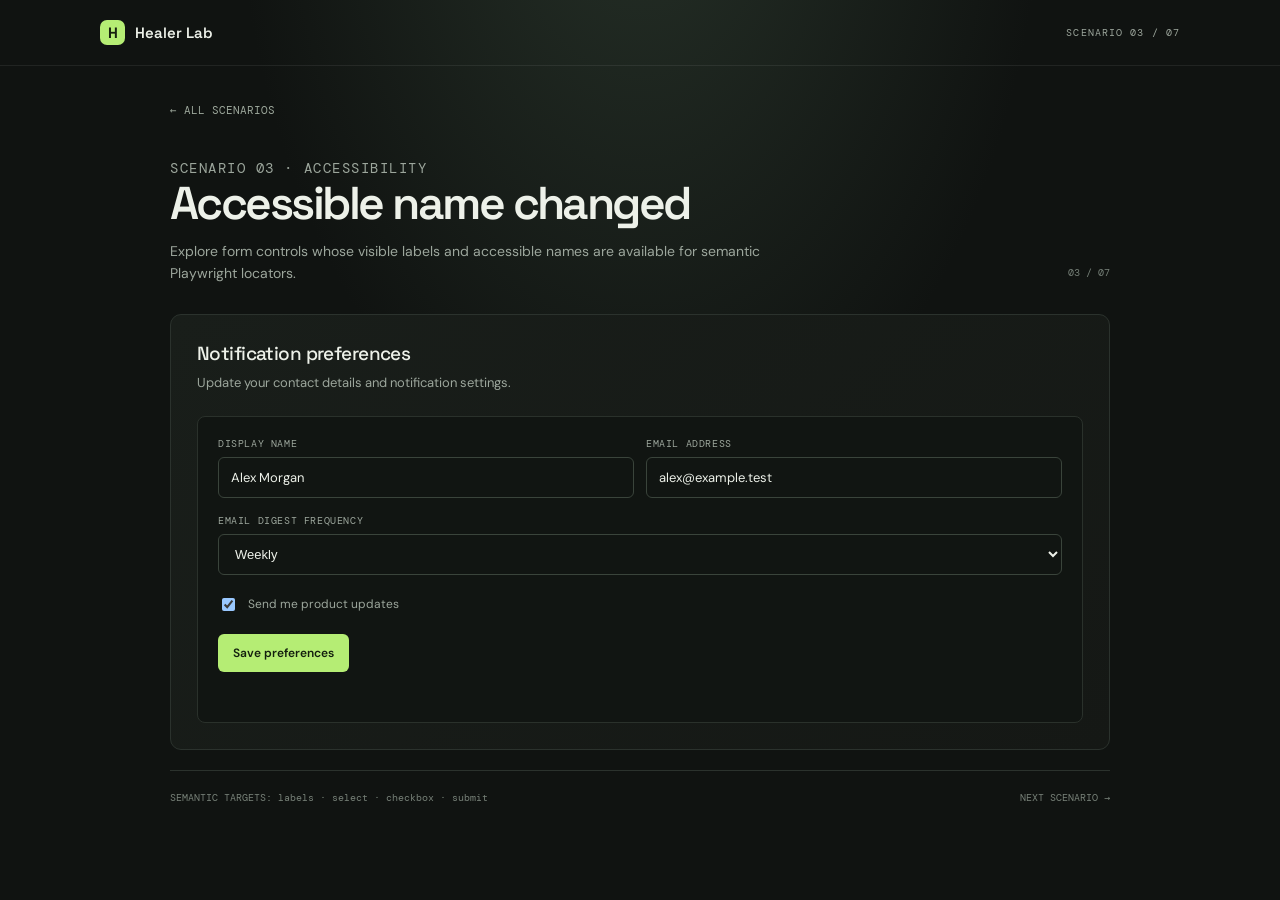
==== scenarios/accessible-name.html @ 430ffc81 "changes" ====
<!doctype html><html lang="en"><head><meta charset="utf-8"><meta name="viewport" content="width=device-width, initial-scale=1"><title>Accessible name changed — Healer Lab</title><link rel="stylesheet" href="../assets/styles.css"></head><body><header class="topbar"><a class="brand" href="../index.html"><span class="brand-mark">H</span> Healer Lab</a><span class="topbar-note">SCENARIO 03 / 07</span></header><main class="page-shell"><a class="back-link" href="../index.html">← ALL SCENARIOS</a><header class="page-header"><div><p class="scenario-kicker">SCENARIO 03 · ACCESSIBILITY</p><h1>Accessible name changed</h1><p>Explore form controls whose visible labels and accessible names are available for semantic Playwright locators.</p></div><span class="scenario-index">03 / 07</span></header><section class="demo-panel"><h2>Notification preferences</h2><p>Update your contact details and notification settings.</p><form class="demo-card" id="preferences-form"><div class="form-grid"><div class="field"><label class="field-label" for="display-name">DISPLAY NAME</label><input class="input" id="display-name" name="displayName" autocomplete="name" value="Alex Morgan"></div><div class="field"><label class="field-label" for="email-address">EMAIL ADDRESS</label><input class="input" id="email-address" name="email" type="email" autocomplete="email" value="alex@example.test"></div></div><div class="field"><label class="field-label" for="digest-frequency">EMAIL DIGEST FREQUENCY</label><select class="input" id="digest-frequency" name="digest"><option>Daily</option><option selected>Weekly</option><option>Never</option></select></div><label class="action-row" for="product-updates"><input id="product-updates" name="productUpdates" type="checkbox" checked><span class="muted">Send me product updates</span></label><div class="action-row"><button class="button" type="submit">Save preferences</button></div><div id="preferences-status" class="result-line" role="status" aria-live="polite"></div></form></section><footer class="scenario-footer"><span>SEMANTIC TARGETS: labels · select · checkbox · submit</span><a href="element-state.html">NEXT SCENARIO →</a></footer></main><script src="../assets/app.js"></script><script>document.getElementById('preferences-form').addEventListener('submit',event=>{event.preventDefault();document.getElementById('preferences-status').textContent='Preferences saved successfully.'});</script></body></html>
---- assets/styles.css ----
@import url('https://fonts.googleapis.com/css2?family=DM+Mono:wght@400;500&family=DM+Sans:wght@400;500;600;700&family=Space+Grotesk:wght@400;500;600;700&display=swap');
:root{color-scheme:dark;--bg:#101311;--panel:#171b18;--panel2:#1c211d;--line:#2b322d;--text:#edf1e9;--muted:#9ca69c;--green:#b5ed74;--green-dark:#20311b;--mono:'DM Mono',monospace;--sans:'DM Sans',sans-serif;--display:'Space Grotesk',sans-serif}
*{box-sizing:border-box}html{scroll-behavior:smooth}body{margin:0;background:var(--bg);color:var(--text);font-family:var(--sans);min-height:100vh;background-image:radial-gradient(ellipse at 50% -20%,#263128 0,transparent 45%)}a{color:inherit;text-decoration:none}button,input{font:inherit}.topbar{height:66px;padding:0 max(28px,calc((100vw - 1080px)/2));border-bottom:1px solid #ffffff12;display:flex;align-items:center;justify-content:space-between}.brand{font:600 15px var(--display);display:flex;gap:10px;align-items:center}.brand-mark{width:25px;height:25px;background:var(--green);color:#17200f;border-radius:7px;display:grid;place-items:center;font-weight:700}.topbar-note,.eyebrow,.section-count,.card-tags,.hero-meta,.index-foot,.scenario-kicker,.field-label,.step-label{font:10px var(--mono);letter-spacing:.11em;color:var(--muted)}.shell{max-width:1080px;margin:auto;padding:72px 24px 40px}.hero{max-width:660px;margin-bottom:64px}.eyebrow{color:var(--green);margin:0 0 18px}.hero h1{font:600 clamp(46px,7vw,74px)/.99 var(--display);letter-spacing:-.065em;margin:0}.hero h1 span{color:var(--green)}.hero-copy{max-width:530px;color:#aeb7ad;line-height:1.7;font-size:15px;margin:22px 0}.hero-meta{display:flex;gap:24px;letter-spacing:.02em;font-size:11px}.status-dot{display:inline-block;width:7px;height:7px;border-radius:50%;background:var(--green);margin-right:7px;box-shadow:0 0 10px #b5ed7480}.section-heading{display:flex;justify-content:space-between;align-items:end;border-bottom:1px solid var(--line);padding-bottom:16px;margin-bottom:14px}.section-heading .eyebrow{margin:0 0 8px}.section-heading h2{font:500 23px var(--display);margin:0;letter-spacing:-.03em}.section-count{font-size:10px}.scenario-grid{display:grid;grid-template-columns:1fr 1fr;gap:9px}.scenario-card{position:relative;min-height:139px;padding:18px 40px 16px 16px;display:grid;grid-template-columns:28px 36px 1fr;gap:10px;background:linear-gradient(135deg,#1a1f1b,#151916);border:1px solid var(--line);border-radius:9px;transition:border-color .2s,transform .2s,background .2s}.scenario-card:hover{border-color:#6c8f50;transform:translateY(-2px);background:#1d241f}.card-number{font:10px var(--mono);color:#758078;padding-top:5px}.card-icon{width:34px;height:34px;display:grid;place-items:center;border:1px solid #42503d;background:#20291e;color:var(--green);border-radius:8px;font-size:17px}.card-content{display:flex;flex-direction:column;align-items:flex-start;gap:7px}.card-content strong{font:600 14px var(--display);letter-spacing:-.02em}.card-content small{font:12px/1.55 var(--sans);color:#9ca69c;max-width:340px}.card-tags{display:flex;gap:6px;margin-top:3px}.card-tags em{font-style:normal;font-size:8px;letter-spacing:.08em;padding:4px 6px;border:1px solid #333d34;border-radius:3px;color:#aab5a5}.card-arrow{position:absolute;right:15px;top:16px;color:#758078;font-size:15px}.index-foot{text-align:center;padding:34px 0 0;letter-spacing:.02em;font-size:10px}.page-shell{width:min(940px,calc(100% - 40px));margin:0 auto;padding:32px 0 70px}.back-link{display:inline-flex;align-items:center;gap:8px;color:#9da89c;font:11px var(--mono);margin-bottom:28px}.back-link:hover{color:var(--green)}.scenario-kicker{color:var(--green);margin:0 0 12px}.page-header{display:flex;justify-content:space-between;align-items:end;margin-bottom:30px}.page-header h1{font:600 clamp(30px,5vw,46px)/1.05 var(--display);letter-spacing:-.055em;margin:0}.page-header p{color:#9ca69c;line-height:1.6;margin:12px 0 0;max-width:590px;font-size:14px}.scenario-index{font:10px var(--mono);color:#768078;white-space:nowrap;padding-bottom:5px}.demo-panel{background:linear-gradient(140deg,#191e1a,#151815);border:1px solid var(--line);border-radius:11px;padding:26px;min-height:300px}.demo-panel h2{font:500 19px var(--display);margin:0 0 7px;letter-spacing:-.03em}.demo-panel>p{font-size:13px;line-height:1.6;color:#9ca69c;margin:0 0 22px}.demo-layout{display:grid;grid-template-columns:1.1fr .9fr;gap:24px;align-items:start}.demo-card{background:#111512;border:1px solid #2a312b;border-radius:8px;padding:20px}.product-row{display:flex;align-items:center;gap:15px}.product-art{width:62px;height:62px;display:grid;place-items:center;background:#263126;border-radius:8px;font-size:27px}.product-row h3{font:600 15px var(--display);margin:0 0 4px}.product-row p{font-size:12px;color:#96a096;margin:0}.product-price{margin-left:auto;font:13px var(--mono);color:var(--green)}.action-row{display:flex;gap:10px;align-items:center;margin-top:20px}.button{border:0;border-radius:6px;padding:11px 15px;background:var(--green);color:#14200e;font:600 12px var(--sans);cursor:pointer;transition:filter .15s,transform .15s}.button:hover{filter:brightness(1.08);transform:translateY(-1px)}.button:disabled{opacity:.45;cursor:not-allowed;transform:none}.button.secondary{background:#252c26;border:1px solid #3a443b;color:#e2e9df}.button.ghost{background:transparent;color:#c2cdc0;border:1px solid #394139}.button.small{padding:8px 11px}.button.danger{background:#492925;color:#ffd4ca}.notice{border-radius:7px;background:#20291e;border:1px solid #3b5032;color:#d2e8c5;padding:12px 14px;font-size:12px;line-height:1.5}.notice.neutral{background:#1b201c;border-color:#343d35;color:#b7c0b7}.notice.warning{background:#30271a;border-color:#59432b;color:#eed5a4}.notice[hidden]{display:none}.field{display:flex;flex-direction:column;gap:7px;margin-bottom:16px}.field-label{font-size:10px;letter-spacing:.06em}.input{background:#111512;border:1px solid #3a443b;color:var(--text);border-radius:6px;padding:11px 12px;outline:none;width:100%;font-size:13px}.input:focus{border-color:var(--green);box-shadow:0 0 0 3px #b5ed7415}.input::placeholder{color:#68736a}.form-grid{display:grid;grid-template-columns:1fr 1fr;gap:0 12px}.muted{color:#9ca69c;font-size:12px;line-height:1.6}.result-line{font:11px var(--mono);color:var(--green);min-height:18px;margin-top:12px}.state-pill{display:inline-flex;padding:6px 9px;border-radius:20px;border:1px solid #46513f;background:#22291e;color:#c6e7a9;font:10px var(--mono);letter-spacing:.03em}.progress-track{height:5px;background:#272e28;border-radius:5px;margin:18px 0 7px;overflow:hidden}.progress-track span{display:block;height:100%;background:var(--green);width:0;transition:width .3s}.step-label{letter-spacing:.04em;font-size:10px}.quantity-control{display:flex;align-items:center;gap:13px}.quantity-value{font:16px var(--mono);min-width:26px;text-align:center}.modal-backdrop{position:fixed;inset:0;z-index:10;background:#070a08c7;display:grid;place-items:center;padding:20px;backdrop-filter:blur(3px)}.modal-backdrop[hidden]{display:none}.modal{width:min(430px,100%);background:#191e1a;border:1px solid #3c493d;border-radius:11px;padding:26px;box-shadow:0 25px 90px #0009}.modal h2{font:600 23px var(--display);letter-spacing:-.04em;margin:0 0 9px}.modal p{color:#a8b2a7;font-size:13px;line-height:1.65;margin:0 0 20px}.modal-icon{width:42px;height:42px;border-radius:10px;background:#27331f;color:var(--green);display:grid;place-items:center;font-size:20px;margin-bottom:18px}.frame-wrap{border:1px solid #39433a;border-radius:8px;overflow:hidden;background:#111512}.frame-wrap iframe{display:block;width:100%;height:190px;border:0}.frame-caption{font:10px var(--mono);color:#879288;padding:9px 12px;border-bottom:1px solid #29302a}.inline-link{color:var(--green);text-decoration:underline;text-underline-offset:3px}.scenario-footer{display:flex;justify-content:space-between;gap:20px;padding-top:20px;margin-top:20px;border-top:1px solid var(--line);font:10px var(--mono);color:#778178}.scenario-footer a:hover{color:var(--green)}
@media(max-width:700px){.shell{padding-top:50px}.hero{margin-bottom:45px}.scenario-grid{grid-template-columns:1fr}.scenario-card{min-height:125px}.page-header{align-items:start}.scenario-index{padding-top:4px}.demo-layout{grid-template-columns:1fr}.demo-panel{padding:18px}.topbar{padding:0 20px}.topbar-note{font-size:8px}.hero-meta{flex-wrap:wrap;gap:10px 18px}}

.is-hidden{display:none!important}
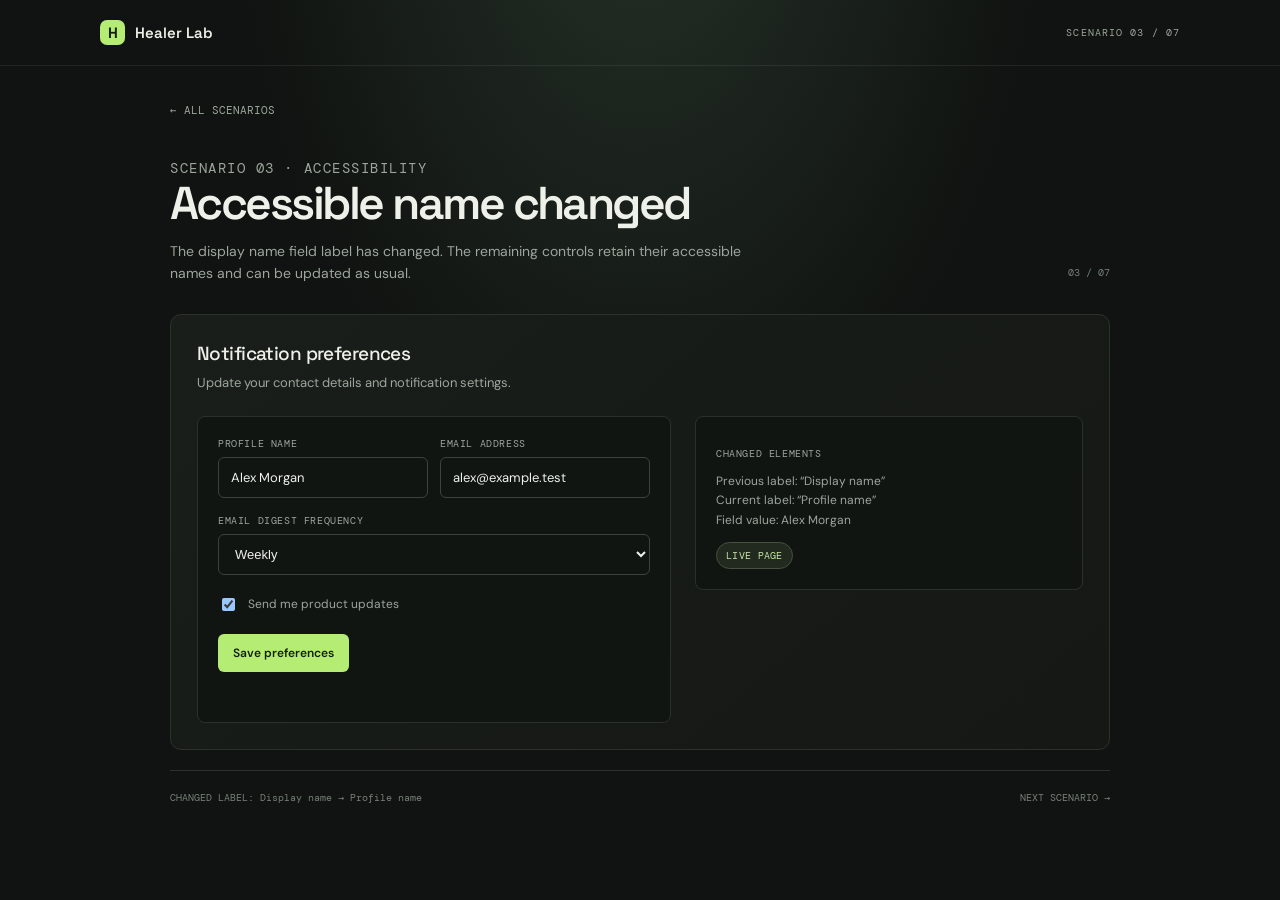
==== commit 5f206a7a: "playwright script and locator changed html update" ====
--- a/scenarios/accessible-name.html
+++ b/scenarios/accessible-name.html
@@ -1 +1,108 @@
-<!doctype html><html lang="en"><head><meta charset="utf-8"><meta name="viewport" content="width=device-width, initial-scale=1"><title>Accessible name changed — Healer Lab</title><link rel="stylesheet" href="../assets/styles.css"></head><body><header class="topbar"><a class="brand" href="../index.html"><span class="brand-mark">H</span> Healer Lab</a><span class="topbar-note">SCENARIO 03 / 07</span></header><main class="page-shell"><a class="back-link" href="../index.html">← ALL SCENARIOS</a><header class="page-header"><div><p class="scenario-kicker">SCENARIO 03 · ACCESSIBILITY</p><h1>Accessible name changed</h1><p>Explore form controls whose visible labels and accessible names are available for semantic Playwright locators.</p></div><span class="scenario-index">03 / 07</span></header><section class="demo-panel"><h2>Notification preferences</h2><p>Update your contact details and notification settings.</p><form class="demo-card" id="preferences-form"><div class="form-grid"><div class="field"><label class="field-label" for="display-name">DISPLAY NAME</label><input class="input" id="display-name" name="displayName" autocomplete="name" value="Alex Morgan"></div><div class="field"><label class="field-label" for="email-address">EMAIL ADDRESS</label><input class="input" id="email-address" name="email" type="email" autocomplete="email" value="alex@example.test"></div></div><div class="field"><label class="field-label" for="digest-frequency">EMAIL DIGEST FREQUENCY</label><select class="input" id="digest-frequency" name="digest"><option>Daily</option><option selected>Weekly</option><option>Never</option></select></div><label class="action-row" for="product-updates"><input id="product-updates" name="productUpdates" type="checkbox" checked><span class="muted">Send me product updates</span></label><div class="action-row"><button class="button" type="submit">Save preferences</button></div><div id="preferences-status" class="result-line" role="status" aria-live="polite"></div></form></section><footer class="scenario-footer"><span>SEMANTIC TARGETS: labels · select · checkbox · submit</span><a href="element-state.html">NEXT SCENARIO →</a></footer></main><script src="../assets/app.js"></script><script>document.getElementById('preferences-form').addEventListener('submit',event=>{event.preventDefault();document.getElementById('preferences-status').textContent='Preferences saved successfully.'});</script></body></html>
+<!doctype html>
+<html lang="en">
+  <head>
+    <meta charset="utf-8">
+    <meta name="viewport" content="width=device-width, initial-scale=1">
+    <title>Accessible name changed — Healer Lab</title>
+    <link rel="stylesheet" href="../assets/styles.css">
+  </head>
+  <body>
+    <header class="topbar">
+      <a class="brand" href="../index.html">
+        <span class="brand-mark">H</span> Healer Lab
+      </a>
+      <span class="topbar-note">SCENARIO 03 / 07</span>
+    </header>
+
+    <main class="page-shell">
+      <a class="back-link" href="../index.html">← ALL SCENARIOS</a>
+
+      <header class="page-header">
+        <div>
+          <p class="scenario-kicker">SCENARIO 03 · ACCESSIBILITY</p>
+          <h1>Accessible name changed</h1>
+          <p>
+            The display name field label has changed. The remaining controls
+            retain their accessible names and can be updated as usual.
+          </p>
+        </div>
+        <span class="scenario-index">03 / 07</span>
+      </header>
+
+      <section class="demo-panel">
+        <h2>Notification preferences</h2>
+        <p>Update your contact details and notification settings.</p>
+
+        <div class="demo-layout">
+          <form class="demo-card" id="preferences-form">
+            <div class="form-grid">
+              <div class="field">
+                <label class="field-label" for="display-name">PROFILE NAME</label>
+                <input
+                  class="input"
+                  id="display-name"
+                  name="displayName"
+                  autocomplete="name"
+                  value="Alex Morgan"
+                >
+              </div>
+              <div class="field">
+                <label class="field-label" for="email-address">EMAIL ADDRESS</label>
+                <input
+                  class="input"
+                  id="email-address"
+                  name="email"
+                  type="email"
+                  autocomplete="email"
+                  value="alex@example.test"
+                >
+              </div>
+            </div>
+
+            <div class="field">
+              <label class="field-label" for="digest-frequency">EMAIL DIGEST FREQUENCY</label>
+              <select class="input" id="digest-frequency" name="digest">
+                <option>Daily</option>
+                <option selected>Weekly</option>
+                <option>Never</option>
+              </select>
+            </div>
+
+            <label class="action-row" for="product-updates">
+              <input id="product-updates" name="productUpdates" type="checkbox" checked>
+              <span class="muted">Send me product updates</span>
+            </label>
+
+            <div class="action-row">
+              <button class="button" type="submit">Save preferences</button>
+            </div>
+            <div id="preferences-status" class="result-line" role="status" aria-live="polite"></div>
+          </form>
+
+          <aside class="demo-card">
+            <p class="field-label">CHANGED ELEMENTS</p>
+            <p class="muted">
+              Previous label: “Display name”<br>
+              Current label: “Profile name”<br>
+              Field value: Alex Morgan
+            </p>
+            <span class="state-pill">LIVE PAGE</span>
+          </aside>
+        </div>
+      </section>
+
+      <footer class="scenario-footer">
+        <span>CHANGED LABEL: Display name → Profile name</span>
+        <a href="element-state.html">NEXT SCENARIO →</a>
+      </footer>
+    </main>
+
+    <script src="../assets/app.js"></script>
+    <script>
+      document.getElementById('preferences-form').addEventListener('submit', event => {
+        event.preventDefault();
+        document.getElementById('preferences-status').textContent = 'Preferences saved successfully.';
+      });
+    </script>
+  </body>
+</html>
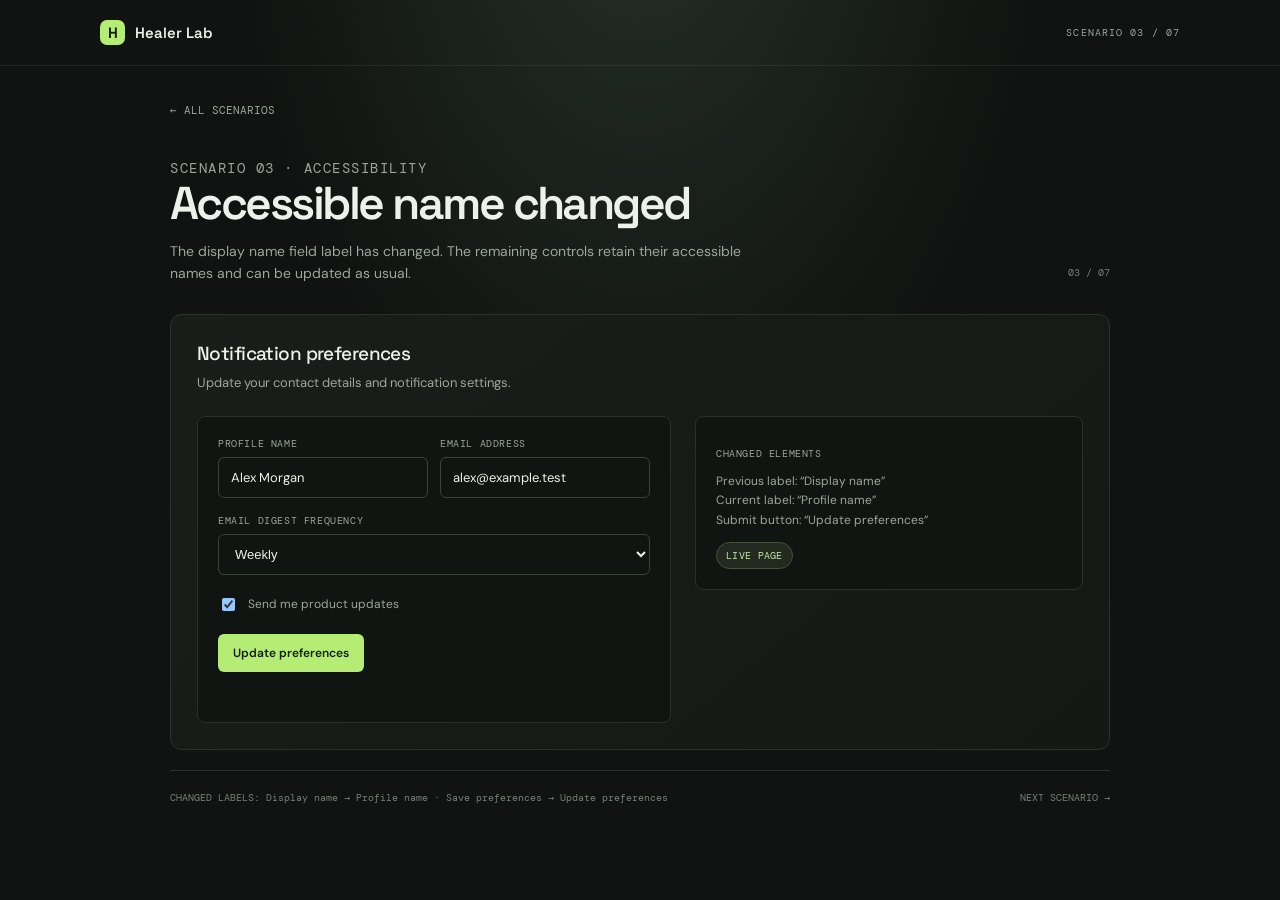
==== commit c988fbb2: "playwright script and locator changed html update" ====
--- a/scenarios/accessible-name.html
+++ b/scenarios/accessible-name.html
@@ -74,7 +74,7 @@
             </label>
 
             <div class="action-row">
-              <button class="button" type="submit">Save preferences</button>
+              <button class="button" type="submit">Update preferences</button>
             </div>
             <div id="preferences-status" class="result-line" role="status" aria-live="polite"></div>
           </form>
@@ -84,7 +84,7 @@
             <p class="muted">
               Previous label: “Display name”<br>
               Current label: “Profile name”<br>
-              Field value: Alex Morgan
+              Submit button: “Update preferences”
             </p>
             <span class="state-pill">LIVE PAGE</span>
           </aside>
@@ -92,7 +92,7 @@
       </section>
 
       <footer class="scenario-footer">
-        <span>CHANGED LABEL: Display name → Profile name</span>
+        <span>CHANGED LABELS: Display name → Profile name · Save preferences → Update preferences</span>
         <a href="element-state.html">NEXT SCENARIO →</a>
       </footer>
     </main>
